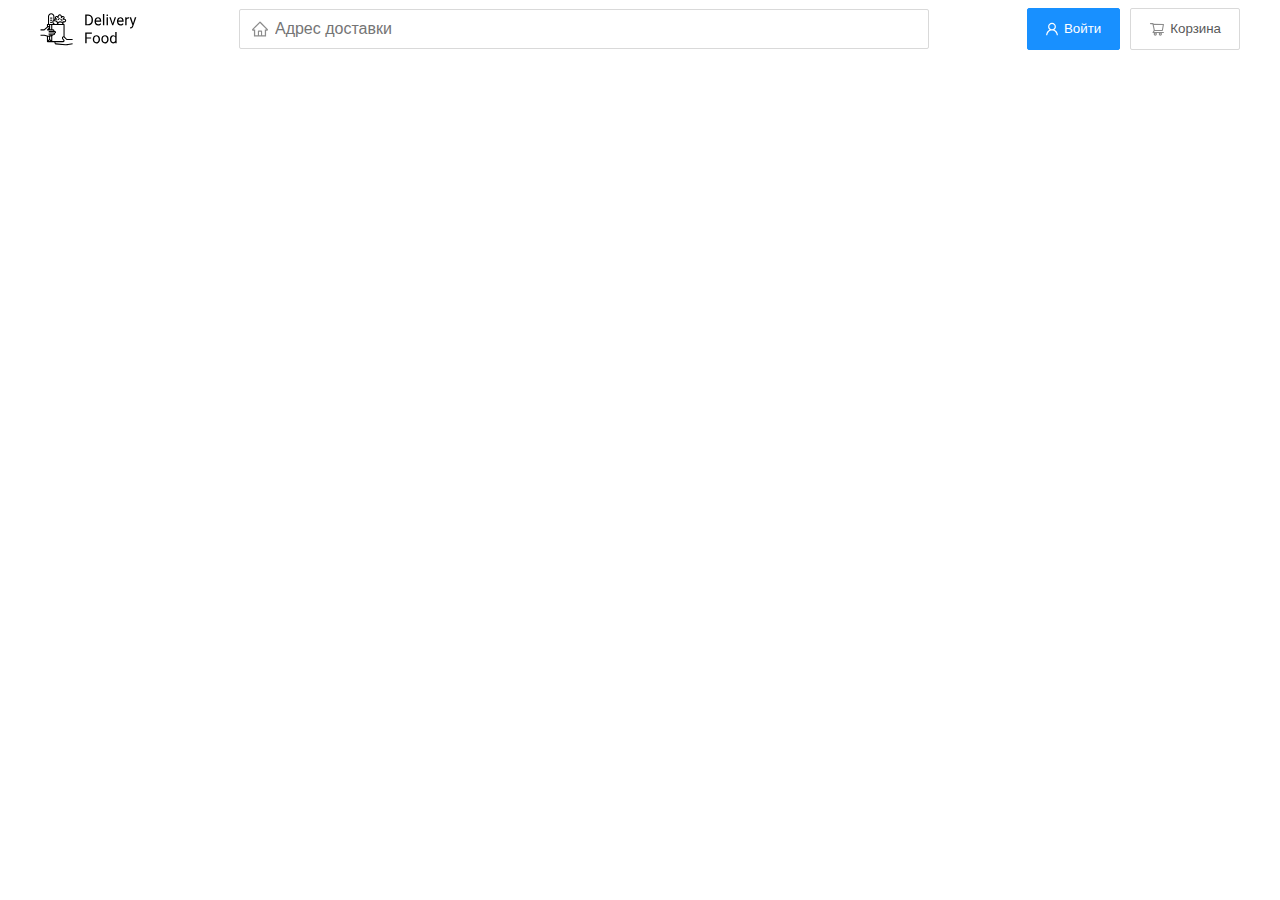
==== index.html @ 559d2e8c "master" ====
<DOCTYPE html>
<html lang="en">
<head>
    <meta charset="UTF-8">
    <meta name="viewport" content="width=device-width, initial-scale=1.0">
    <title>Delivry food - доставка еды на дом</title>
    <link rel="stylesheet" href="css/style.css">
</head>
<body>
    <div class="container">
        <!-- Шапка -->
        <header class="header">
        <img src="img\logo.svg" alt="Logo" class="logo" />
        <input type="text" class="input search-input" placeholder="Адрес доставки "/>
        <div class="buttons">
            <button class="button button-primary">
                <img src="img/icon container.svg" alt="user" class="button-icon">
                <span class="button-text">Войти</span>
            </button>
            <button class="button">
                <img src="img/icon container2.svg" alt="user" class="button-icon">
                <span class="buttob-text">Корзина</span>
            </button>
        </div>
        </header>
    </div>
</body>
</html>
---- css/style.css ----
*{
    box-sizing: border-box;
}
.container{
    max-width: 1200px;
    margin: auto;
}
.header{
    display: flex;
    align-items: center;
    justify-content: space-between;
}
.search-input{
    background: #FFFFFF;
    border: 1px solid #D9D9D9;
    border-radius: 2px;
    height: 40px;
    width: 690px;
    font-size: 16px;
    line-height: 24px;
    background-image: url(../img/home.svg);
    background-repeat: no-repeat;
    background-position: left 11px center;
    padding-left: 35px;
}
.buttons{
    display: flex;
    align-items: center;

}
.button{
    display: flex;
    align-items: center;
    padding: 8px 18px;
    background: #FFFFFF;
    border: 1px solid #D9D9D9;
    box-sizing: border-box;
    box-shadow: 0px 0px 2px rgba(0, 0, 0, 0.0015);
    border-radius: 2px;
    color: #595959;
    line-height: 24px;
}
.button-primary{
    background: #1890FF;
    border: 1px solid #1890ff;
    color: #ffffff;
    margin-right: 10px;
}
.button-icon{
    margin-right: 6px;
}
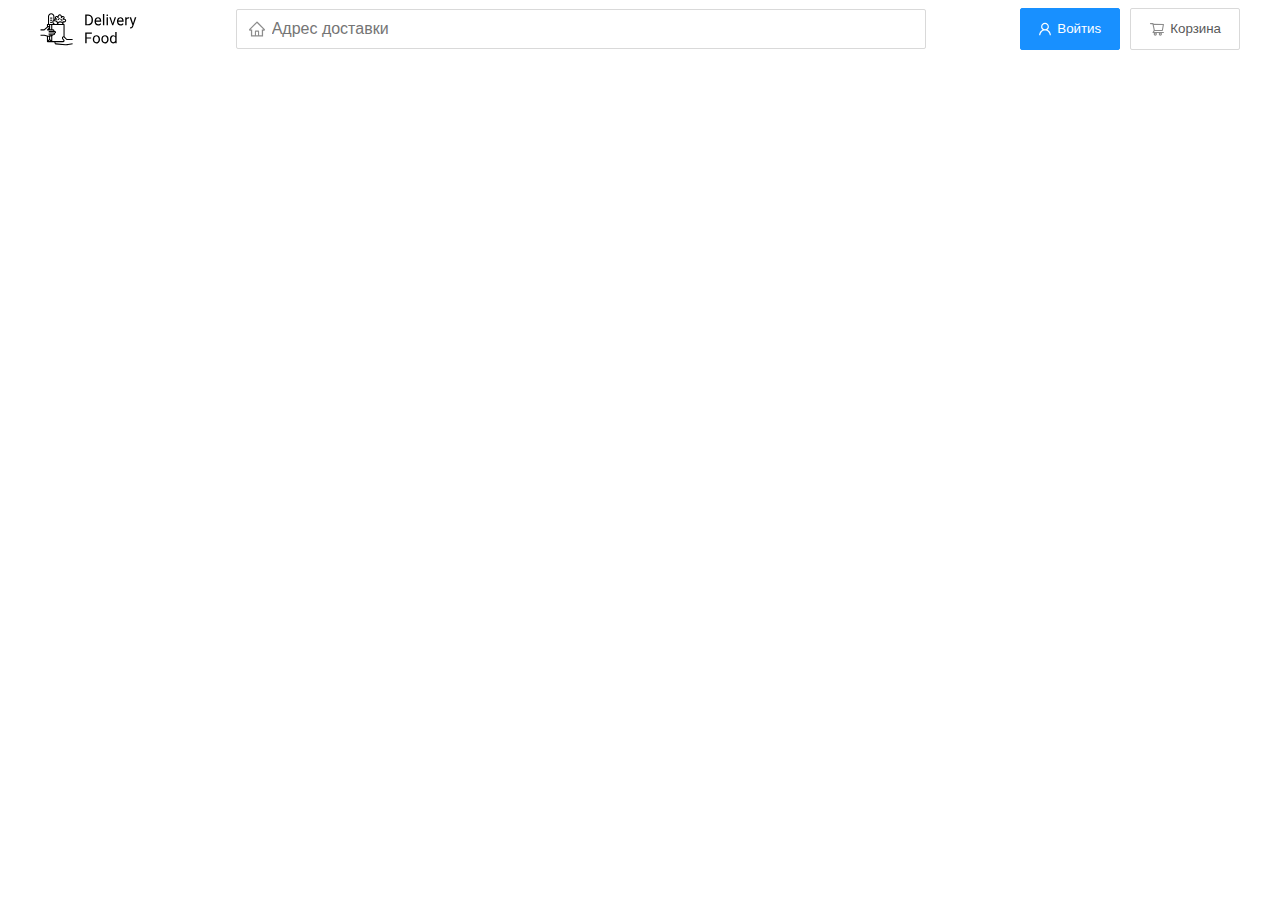
==== commit 15081ee5: "master" ====
--- a/index.html
+++ b/index.html
@@ -15,7 +15,7 @@
         <div class="buttons">
             <button class="button button-primary">
                 <img src="img/icon container.svg" alt="user" class="button-icon">
-                <span class="button-text">Войти</span>
+                <span class="button-text">Войтиs</span>
             </button>
             <button class="button">
                 <img src="img/icon container2.svg" alt="user" class="button-icon">
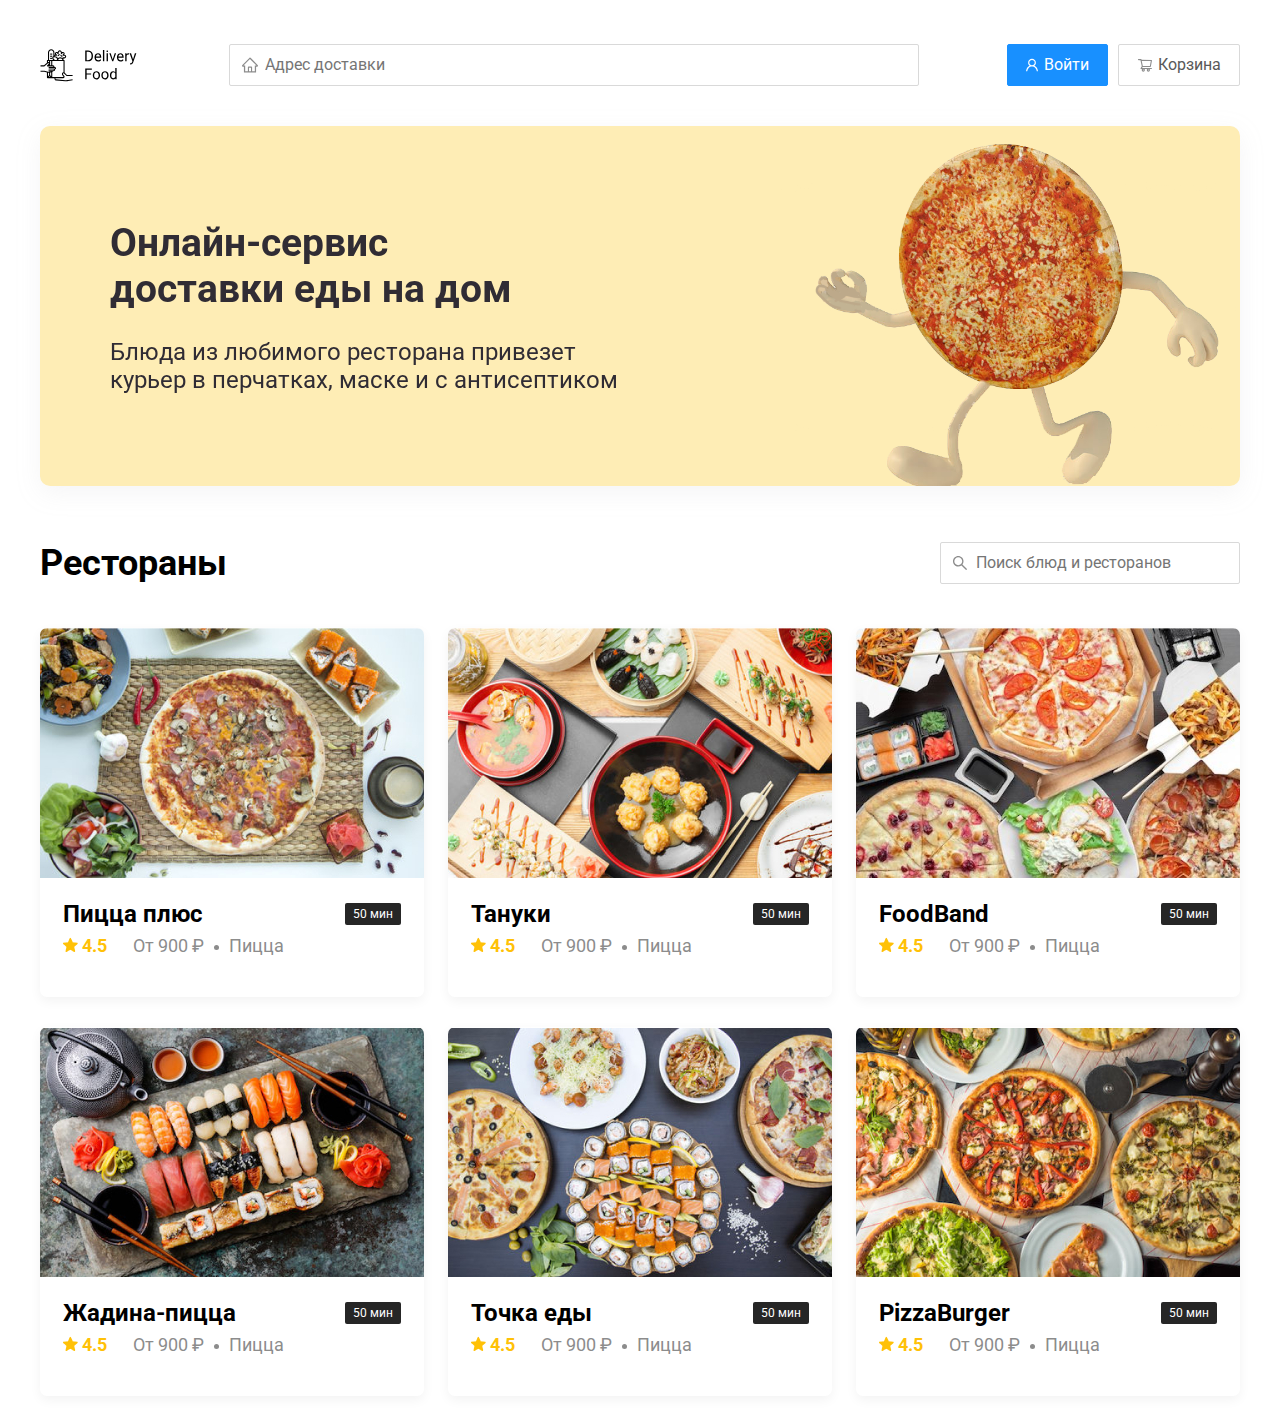
==== commit 06349850: "master" ====
--- a/index.html
+++ b/index.html
@@ -4,18 +4,24 @@
     <meta charset="UTF-8">
     <meta name="viewport" content="width=device-width, initial-scale=1.0">
     <title>Delivry food - доставка еды на дом</title>
+
+    <link rel="preconnect" href="https://fonts.googleapis.com">
+    <link rel="preconnect" href="https://fonts.gstatic.com" crossorigin>
+    <link href="https://fonts.googleapis.com/css2?family=Roboto:wght@400;700&display=swap" rel="stylesheet">
     <link rel="stylesheet" href="css/style.css">
+    <link rel="stylesheet" href="css\normalize.css">
 </head>
 <body>
     <div class="container">
+
         <!-- Шапка -->
         <header class="header">
         <img src="img\logo.svg" alt="Logo" class="logo" />
-        <input type="text" class="input search-input" placeholder="Адрес доставки "/>
+        <input type="text" class="input input-address" placeholder="Адрес доставки "/>
         <div class="buttons">
             <button class="button button-primary">
                 <img src="img/icon container.svg" alt="user" class="button-icon">
-                <span class="button-text">Войтиs</span>
+                <span class="button-text">Войти</span>
             </button>
             <button class="button">
                 <img src="img/icon container2.svg" alt="user" class="button-icon">
@@ -23,6 +29,144 @@
             </button>
         </div>
         </header>
+
+        <section class="promo">
+            <h1 class="promo-title">Онлайн-сервис<br/>доставки еды на дом</h1>
+            <p class="promo-text">
+                Блюда из любимого ресторана привезет курьер в перчатках, маске и с антисептиком
+            </p>
+        </section>
+
+        <section class="rastaurants">
+            <div class="section-heading">
+                <h2 class="section-title">Рестораны</h2>
+                <input type="text" class="input input-search" placeholder="Поиск блюд и ресторанов">
+            </div>
+            <div class="cards">
+
+                <div class="card">
+                    <img src="img/card1.jpg" alt="card" class="card-image"/>
+                    <div class="card-text">
+
+                        <div class="card-heading">
+                            <h3 class="card-title">Пицца плюс</h3>
+                            <span class="card-tag tag">50 мин</span>
+                        </div>
+
+                        <div class="card-info">
+                            <div class="rating">
+                                <img src="img/star.png" alt="star" class="rating-star"> 4.5
+                            </div>
+                            <div class="price">От 900 ₽</div>
+                            <div class="category">Пицца</div>
+                        </div>
+
+                    </div>
+                </div>
+
+                <div class="card">
+                    <img src="img/card2.jpg" alt="card" class="card-image"/>
+                    <div class="card-text">
+
+                        <div class="card-heading">
+                            <h3 class="card-title">Тануки</h3>
+                            <span class="card-tag tag">50 мин</span>
+                        </div>
+
+                        <div class="card-info">
+                            <div class="rating">
+                                <img src="img/star.png" alt="star" class="rating-star">
+                                4.5
+                            </div>
+                            <div class="price">От 900 ₽</div>
+                            <div class="category">Пицца</div>
+                        </div>
+
+                    </div>
+                </div>
+
+                <div class="card">
+                    <img src="img/card3.jpg" alt="card" class="card-image"/>
+                    <div class="card-text">
+
+                        <div class="card-heading">
+                            <h3 class="card-title">FoodBand</h3>
+                            <span class="card-tag tag">50 мин</span>
+                        </div>
+
+                        <div class="card-info">
+                            <div class="rating">
+                                <img src="img/star.png" alt="star" class="rating-star"> 4.5
+                            </div>
+                            <div class="price">От 900 ₽</div>
+                            <div class="category">Пицца</div>
+                        </div>
+
+                    </div>
+                </div>
+
+                <div class="card">
+                    <img src="img/card4.jpg" alt="card" class="card-image"/>
+                    <div class="card-text">
+
+                        <div class="card-heading">
+                            <h3 class="card-title">Жадина-пицца</h3>
+                            <span class="card-tag tag">50 мин</span>
+                        </div>
+
+                        <div class="card-info">
+                            <div class="rating">
+                                <img src="img/star.png" alt="star" class="rating-star"> 4.5
+                            </div>
+                            <div class="price">От 900 ₽</div>
+                            <div class="category">Пицца</div>
+                        </div>
+
+                    </div>
+                </div>
+
+                <div class="card">
+                    <img src="img/card5.jpg" alt="card" class="card-image"/>
+                    <div class="card-text">
+
+                        <div class="card-heading">
+                            <h3 class="card-title">Точка еды</h3>
+                            <span class="card-tag tag">50 мин</span>
+                        </div>
+
+                        <div class="card-info">
+                            <div class="rating">
+                                <img src="img/star.png" alt="star" class="rating-star"> 4.5
+                            </div>
+                            <div class="price">От 900 ₽</div>
+                            <div class="category">Пицца</div>
+                        </div>
+
+                    </div>
+                </div>
+
+                <div class="card">
+                    <img src="img/card6.jpg" alt="card" class="card-image"/>
+                    <div class="card-text">
+
+                        <div class="card-heading">
+                            <h3 class="card-title">PizzaBurger</h3>
+                            <span class="card-tag tag">50 мин</span>
+                        </div>
+
+                        <div class="card-info">
+                            <div class="rating">
+                                <img src="img/star.png" alt="star" class="rating-star"> 4.5
+                            </div>
+                            <div class="price">От 900 ₽</div>
+                            <div class="category">Пицца</div>
+                        </div>
+
+                    </div>
+                </div>
+
+            </div>
+        </section>
     </div>
 </body>
 </html>--- a/css/style.css
+++ b/css/style.css
@@ -1,27 +1,38 @@
 *{
     box-sizing: border-box;
+}
+body{
+    font-family: 'Roboto', sans-serif;
+    padding-top: 44px;
 }
 .container{
     max-width: 1200px;
     margin: auto;
 }
 .header{
+    margin-bottom: 40px;
     display: flex;
     align-items: center;
     justify-content: space-between;
 }
-.search-input{
+.input{
     background: #FFFFFF;
     border: 1px solid #D9D9D9;
     border-radius: 2px;
-    height: 40px;
-    width: 690px;
     font-size: 16px;
     line-height: 24px;
-    background-image: url(../img/home.svg);
+    padding: 8px;
+    padding-left: 35px;
     background-repeat: no-repeat;
     background-position: left 11px center;
-    padding-left: 35px;
+}
+.input-address{
+    width: 690px;
+    background-image: url(../img/home.svg);
+}
+.input-search{
+    width: 300px;
+    background-image: url(../img/search.svg);
 }
 .buttons{
     display: flex;
@@ -48,4 +59,118 @@
 }
 .button-icon{
     margin-right: 6px;
+}
+.promo{
+    filter: drop-shadow(0px 7px 12px rgba(158, 158, 163, 0.1));
+    background: #FEEDB5 url(../img/promo-image.png) no-repeat top -18px right -132px/ 604px;
+    border-radius: 10px;
+    padding: 68px 70px;
+    margin-bottom: 56px;
+}
+.promo-title{
+    font-style: normal;
+    font-weight: bold;
+    font-size: 39px;
+    line-height: 46px;
+    color: #302C34;
+}
+.promo-text{
+    max-width: 538px;
+    font-style: normal;
+    font-weight: normal;
+    font-size: 24px;
+    line-height: 28px;
+    color: #302C34;
+}
+.section-heading{
+    display: flex;
+    align-items: center;
+    justify-content: space-between;
+    margin-bottom: 44px;
+}
+.section-title{
+    font-style: normal;
+    font-weight: bold;
+    font-size: 36px;
+    line-height: 42px;
+    color: #000000;
+    margin: 0;
+}
+.cards{
+    display: flex;
+    align-items: flex-start;
+    justify-content: space-between;
+    flex-wrap: wrap;
+}
+.card{
+    background:#ffffff;
+    box-shadow: 0px 4px 12px rgba(0, 0, 0, 0.05);
+    border-radius: 7px;
+    overflow: hidden;
+    margin-bottom: 30px;
+}
+.card-image{
+    width: 384px;
+    height: 250px;
+    object-fit: cover;
+}
+.card-text{
+    padding-top: 20px;
+    padding-bottom: 35px;
+    padding-left: 23px;
+    padding-right: 23px;
+}
+.card-heading{
+    display: flex;
+    align-items: center;
+    justify-content: space-between;
+}
+.card-title{
+    margin: 0;
+    font-style: normal;
+    font-weight: bold;
+    font-size: 24px;
+    line-height: 32px;
+}
+.card-tag{
+    font-style: normal;
+    font-weight: normal;
+    font-size: 12px;
+    line-height: 20px;
+    color:#ffffff;
+    background: #262626;
+    border-radius: 2px;
+    padding: 1px 8px;
+}
+.card-info{
+    display: flex;
+    align-items: center;
+}
+.rating{
+    margin-right: 26px;
+    font-style: normal;
+    font-weight: bold;
+    font-size: 18px;
+    line-height: 32px;
+    color: #FFC107;
+}
+.price, .category{
+    font-style: normal;
+    font-weight: normal;
+    font-size: 18px;
+    line-height: 32px;
+    color:#8C8C8C;
+}
+.price{
+    margin-right: 10px;
+}
+.price::after{
+    content: "";
+    width: 5px;
+    height: 5px;
+    background-color: #8c8c8c;
+    display: inline-block;
+    vertical-align: middle;
+    border-radius: 50%;
+    margin-left: 10px;
 }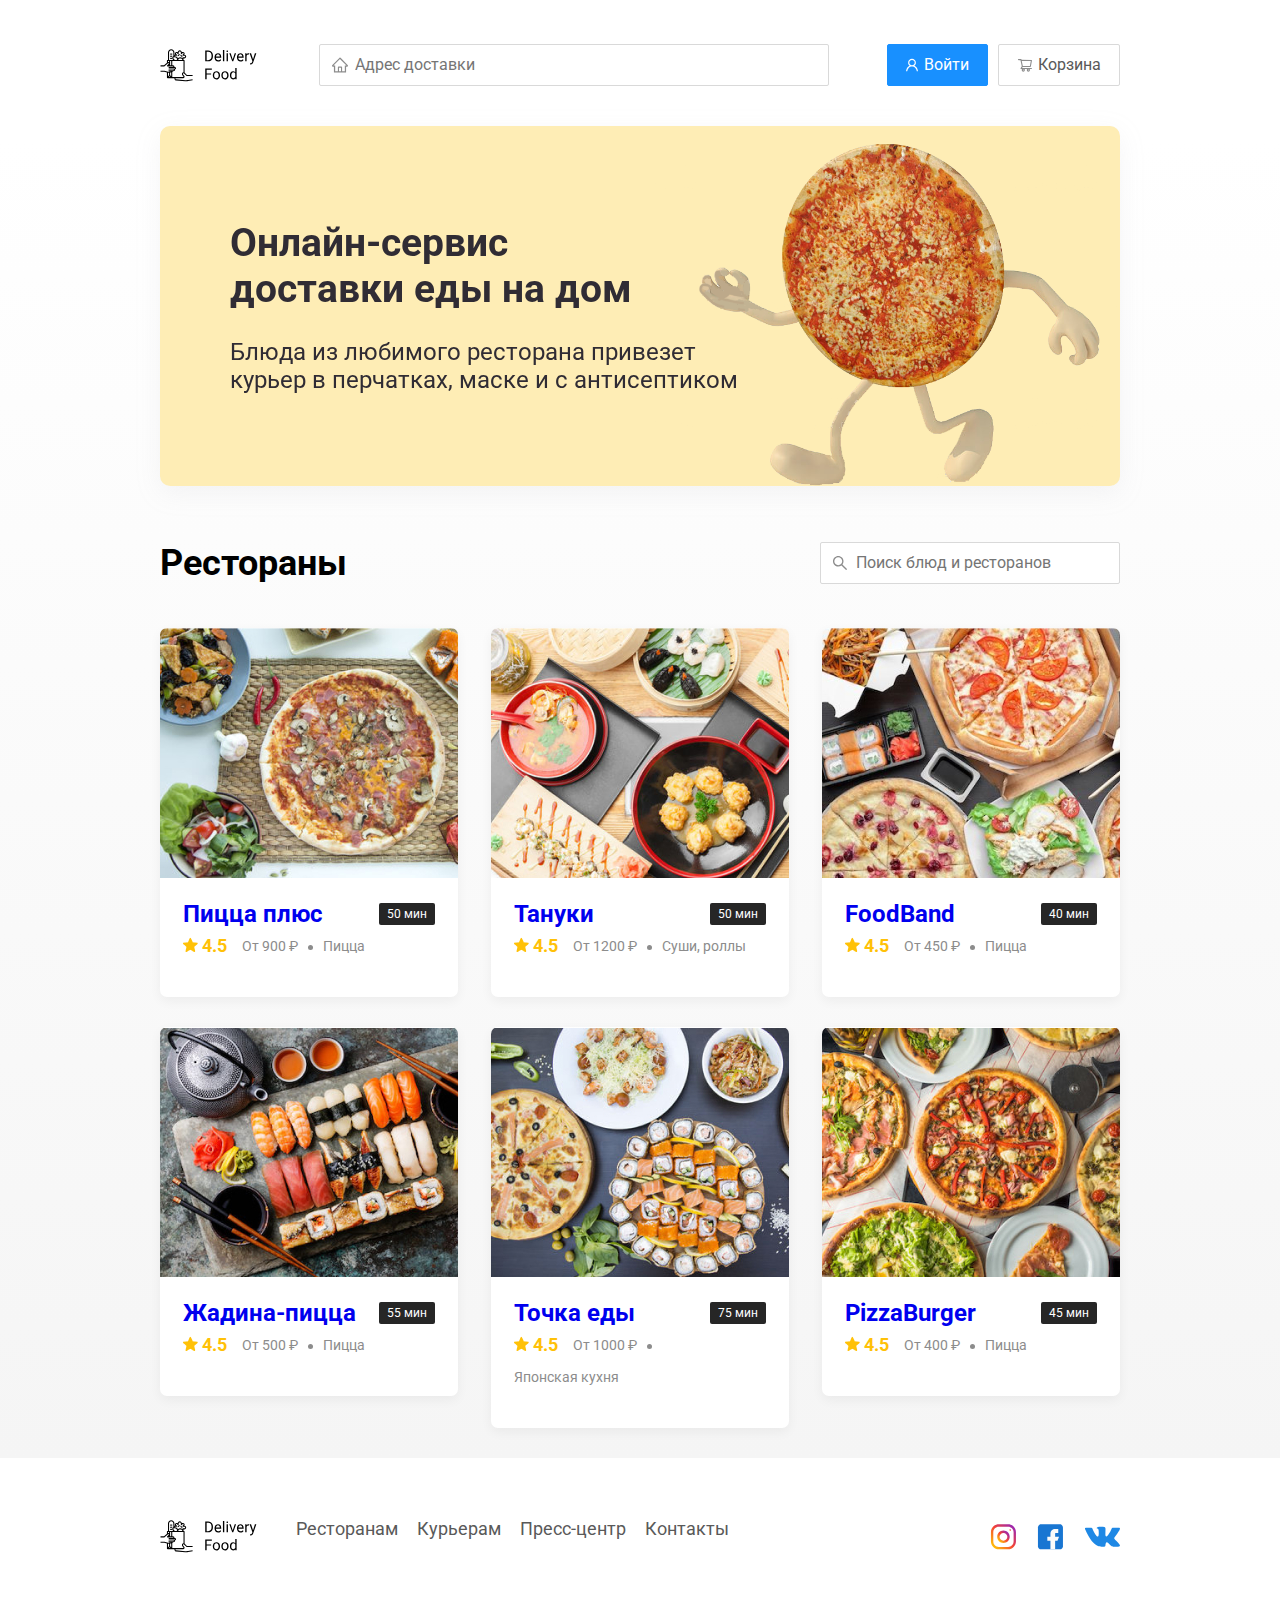
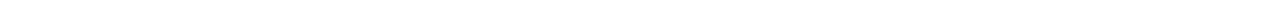
==== commit ec5a571c: "master" ====
--- a/index.html
+++ b/index.html
@@ -16,7 +16,7 @@
 
         <!-- Шапка -->
         <header class="header">
-        <img src="img\logo.svg" alt="Logo" class="logo" />
+        <a href="index.html"><img src="img\logo.svg" alt="Logo" class="logo"/> </a>
         <input type="text" class="input input-address" placeholder="Адрес доставки "/>
         <div class="buttons">
             <button class="button button-primary">
@@ -25,148 +25,171 @@
             </button>
             <button class="button">
                 <img src="img/icon container2.svg" alt="user" class="button-icon">
-                <span class="buttob-text">Корзина</span>
+                <span class="button-text">Корзина</span>
             </button>
         </div>
         </header>
+    </div>
 
-        <section class="promo">
-            <h1 class="promo-title">Онлайн-сервис<br/>доставки еды на дом</h1>
-            <p class="promo-text">
-                Блюда из любимого ресторана привезет курьер в перчатках, маске и с антисептиком
-            </p>
-        </section>
+    <main class="main">
+        <div class="container">
+            <section class="promo">
+                <h1 class="promo-title">Онлайн-сервис<br/>доставки еды на дом</h1>
+                <p class="promo-text">
+                    Блюда из любимого ресторана привезет курьер в перчатках, маске и с антисептиком
+                </p>
+            </section>
+    
+            <section class="rastaurants">
+                <div class="section-heading">
+                    <h2 class="section-title">Рестораны</h2>
+                    <input type="text" class="input input-search" placeholder="Поиск блюд и ресторанов">
+                </div>
+                <div class="cards">
+    
+                    <a href="restaurant.html" class="card">
+                        <img src="img/card1.jpg" alt="card" class="card-image"/>
+                        <div class="card-text">
+    
+                            <div class="card-heading">
+                                <h3 class="card-title">Пицца плюс</h3>
+                                <span class="card-tag tag">50 мин</span>
+                            </div>
+    
+                            <div class="card-info">
+                                <div class="rating">
+                                    <img src="img/star.png" alt="star" class="rating-star"> 4.5
+                                </div>
+                                <div class="price">От 900 ₽</div>
+                                <div class="category">Пицца</div>
+                            </div>
+    
+                        </div>
+                    </a>
+    
+                    <a href="restaurant.html" class="card">
+                        <img src="img/card2.jpg" alt="card" class="card-image"/>
+                        <div class="card-text">
+    
+                            <div class="card-heading">
+                                <h3 class="card-title">Тануки</h3>
+                                <span class="card-tag tag">50 мин</span>
+                            </div>
+    
+                            <div class="card-info">
+                                <div class="rating">
+                                    <img src="img/star.png" alt="star" class="rating-star">
+                                    4.5
+                                </div>
+                                <div class="price">От 1200 ₽</div>
+                                <div class="category">Суши, роллы</div>
+                            </div>
+    
+                        </div>
+                    </a>
+    
+                    <a href="restaurant.html" class="card">
+                        <img src="img/card3.jpg" alt="card" class="card-image"/>
+                        <div class="card-text">
+    
+                            <div class="card-heading">
+                                <h3 class="card-title">FoodBand</h3>
+                                <span class="card-tag tag">40 мин</span>
+                            </div>
+    
+                            <div class="card-info">
+                                <div class="rating">
+                                    <img src="img/star.png" alt="star" class="rating-star"> 4.5
+                                </div>
+                                <div class="price">От 450 ₽</div>
+                                <div class="category">Пицца</div>
+                            </div>
+    
+                        </div>
+                    </a>
+    
+                    <a href="restaurant.html" class="card">
+                        <img src="img/card4.jpg" alt="card" class="card-image"/>
+                        <div class="card-text">
+    
+                            <div class="card-heading">
+                                <h3 class="card-title">Жадина-пицца</h3>
+                                <span class="card-tag tag">55 мин</span>
+                            </div>
+    
+                            <div class="card-info">
+                                <div class="rating">
+                                    <img src="img/star.png" alt="star" class="rating-star"> 4.5
+                                </div>
+                                <div class="price">От 500 ₽</div>
+                                <div class="category">Пицца</div>
+                            </div>
+    
+                        </div>
+                    </a>
+    
+                    <a href="restaurant.html" class="card">
+                        <img src="img/card5.jpg" alt="card" class="card-image"/>
+                        <div class="card-text">
+    
+                            <div class="card-heading">
+                                <h3 class="card-title">Точка еды</h3>
+                                <span class="card-tag tag">75 мин</span>
+                            </div>
+    
+                            <div class="card-info">
+                                <div class="rating">
+                                    <img src="img/star.png" alt="star" class="rating-star"> 4.5
+                                </div>
+                                <div class="price">От 1000 ₽</div>
+                                <div class="category">Японская кухня</div>
+                            </div>
+    
+                        </div>
+                    </a>
+    
+                    <a href="restaurant.html" class="card">
+                        <img src="img/card6.jpg" alt="card" class="card-image"/>
+                        <div class="card-text">
+    
+                            <div class="card-heading">
+                                <h3 class="card-title">PizzaBurger</h3>
+                                <span class="card-tag tag">45 мин</span>
+                            </div>
+    
+                            <div class="card-info">
+                                <div class="rating">
+                                    <img src="img/star.png" alt="star" class="rating-star"> 4.5
+                                </div>
+                                <div class="price">От 400 ₽</div>
+                                <div class="category">Пицца</div>
+                            </div>
+    
+                        </div>
+                    </a>
+    
+                </div>
+            </section>
+        </div>
+    </main>
 
-        <section class="rastaurants">
-            <div class="section-heading">
-                <h2 class="section-title">Рестораны</h2>
-                <input type="text" class="input input-search" placeholder="Поиск блюд и ресторанов">
+    <footer class="footer">
+        <div class="container">
+            <div class="footer-block">
+                <a href="index.html"><img src="img/logo.svg" alt="logo" class="logo footer-logo"></a>
+                <nav class="footer-nav">
+                    <a href="#" class="footer-link">Ресторанам</a>
+                    <a href="#" class="footer-link">Курьерам</a>
+                    <a href="#" class="footer-link">Пресс-центр</a>
+                    <a href="#" class="footer-link">Контакты</a>
+                </nav>
+                <div class="social-links">
+                    <a href="#" class="social-link"><img src="img/instagram.svg" alt="instagram"></a>
+                    <a href="#" class="social-link"><img src="img/facebook.svg" alt="facebook"></a>
+                    <a href="#" class="social-link"><img src="img/vk.svg" alt="vk"></a>
+                </div>
             </div>
-            <div class="cards">
-
-                <div class="card">
-                    <img src="img/card1.jpg" alt="card" class="card-image"/>
-                    <div class="card-text">
-
-                        <div class="card-heading">
-                            <h3 class="card-title">Пицца плюс</h3>
-                            <span class="card-tag tag">50 мин</span>
-                        </div>
-
-                        <div class="card-info">
-                            <div class="rating">
-                                <img src="img/star.png" alt="star" class="rating-star"> 4.5
-                            </div>
-                            <div class="price">От 900 ₽</div>
-                            <div class="category">Пицца</div>
-                        </div>
-
-                    </div>
-                </div>
-
-                <div class="card">
-                    <img src="img/card2.jpg" alt="card" class="card-image"/>
-                    <div class="card-text">
-
-                        <div class="card-heading">
-                            <h3 class="card-title">Тануки</h3>
-                            <span class="card-tag tag">50 мин</span>
-                        </div>
-
-                        <div class="card-info">
-                            <div class="rating">
-                                <img src="img/star.png" alt="star" class="rating-star">
-                                4.5
-                            </div>
-                            <div class="price">От 900 ₽</div>
-                            <div class="category">Пицца</div>
-                        </div>
-
-                    </div>
-                </div>
-
-                <div class="card">
-                    <img src="img/card3.jpg" alt="card" class="card-image"/>
-                    <div class="card-text">
-
-                        <div class="card-heading">
-                            <h3 class="card-title">FoodBand</h3>
-                            <span class="card-tag tag">50 мин</span>
-                        </div>
-
-                        <div class="card-info">
-                            <div class="rating">
-                                <img src="img/star.png" alt="star" class="rating-star"> 4.5
-                            </div>
-                            <div class="price">От 900 ₽</div>
-                            <div class="category">Пицца</div>
-                        </div>
-
-                    </div>
-                </div>
-
-                <div class="card">
-                    <img src="img/card4.jpg" alt="card" class="card-image"/>
-                    <div class="card-text">
-
-                        <div class="card-heading">
-                            <h3 class="card-title">Жадина-пицца</h3>
-                            <span class="card-tag tag">50 мин</span>
-                        </div>
-
-                        <div class="card-info">
-                            <div class="rating">
-                                <img src="img/star.png" alt="star" class="rating-star"> 4.5
-                            </div>
-                            <div class="price">От 900 ₽</div>
-                            <div class="category">Пицца</div>
-                        </div>
-
-                    </div>
-                </div>
-
-                <div class="card">
-                    <img src="img/card5.jpg" alt="card" class="card-image"/>
-                    <div class="card-text">
-
-                        <div class="card-heading">
-                            <h3 class="card-title">Точка еды</h3>
-                            <span class="card-tag tag">50 мин</span>
-                        </div>
-
-                        <div class="card-info">
-                            <div class="rating">
-                                <img src="img/star.png" alt="star" class="rating-star"> 4.5
-                            </div>
-                            <div class="price">От 900 ₽</div>
-                            <div class="category">Пицца</div>
-                        </div>
-
-                    </div>
-                </div>
-
-                <div class="card">
-                    <img src="img/card6.jpg" alt="card" class="card-image"/>
-                    <div class="card-text">
-
-                        <div class="card-heading">
-                            <h3 class="card-title">PizzaBurger</h3>
-                            <span class="card-tag tag">50 мин</span>
-                        </div>
-
-                        <div class="card-info">
-                            <div class="rating">
-                                <img src="img/star.png" alt="star" class="rating-star"> 4.5
-                            </div>
-                            <div class="price">От 900 ₽</div>
-                            <div class="category">Пицца</div>
-                        </div>
-
-                    </div>
-                </div>
-
-            </div>
-        </section>
-    </div>
+        </div>
+    </footer>
 </body>
 </html>--- a/css/style.css
+++ b/css/style.css
@@ -27,10 +27,11 @@
     background-position: left 11px center;
 }
 .input-address{
-    width: 690px;
+    flex: 0.8;
     background-image: url(../img/home.svg);
 }
 .input-search{
+    margin-left: auto;
     width: 300px;
     background-image: url(../img/search.svg);
 }
@@ -60,6 +61,9 @@
 .button-icon{
     margin-right: 6px;
 }
+.button-card-text{
+    margin-right: 10px;
+}
 .promo{
     filter: drop-shadow(0px 7px 12px rgba(158, 158, 163, 0.1));
     background: #FEEDB5 url(../img/promo-image.png) no-repeat top -18px right -132px/ 604px;
@@ -95,6 +99,7 @@
     line-height: 42px;
     color: #000000;
     margin: 0;
+    margin-right: 30px;
 }
 .cards{
     display: flex;
@@ -108,6 +113,11 @@
     border-radius: 7px;
     overflow: hidden;
     margin-bottom: 30px;
+    flex-basis: 31%;
+    text-decoration: none;
+}
+.card2{
+    min-height: 510px;
 }
 .card-image{
     width: 384px;
@@ -131,6 +141,9 @@
     font-weight: bold;
     font-size: 24px;
     line-height: 32px;
+}
+.card-title-reg{
+    font-weight: 400;
 }
 .card-tag{
     font-style: normal;
@@ -145,6 +158,18 @@
 .card-info{
     display: flex;
     align-items: center;
+    flex-wrap: wrap;
+}
+.card-buttons{
+    display: flex;
+    align-items: center;
+    margin-top: 24px;    
+}
+.card-price-bold{
+    font-weight: bold;
+    font-size: 20px;
+    line-height: 32px;
+    margin-left: 32px;
 }
 .rating{
     margin-right: 26px;
@@ -163,6 +188,15 @@
 }
 .price{
     margin-right: 10px;
+}
+.ingredients{
+    margin-top: 10px;
+    color:#8c8c8c;
+    font-size: 18px;
+    line-height: 21px;
+}
+.ingredients2{
+    min-height: 70px;
 }
 .price::after{
     content: "";
@@ -173,4 +207,180 @@
     vertical-align: middle;
     border-radius: 50%;
     margin-left: 10px;
+}
+.category{
+    text-overflow: ellipsis;
+    overflow: hidden;
+    white-space: nowrap;
+    max-width: 150px;
+}
+.main{
+    background: linear-gradient(180deg, rgba(245, 245, 245, 0) 1.04%, #F5F5F5 100%);
+}
+.footer{
+    padding: 60px 0;
+}
+.footer-block{
+    display: flex;
+    align-content: space-between;
+    justify-content: space-between;
+}
+.footer-nav{
+    margin-left: 35px;
+    margin-right: auto;
+}
+.footer-link {
+    display: inline-block;
+    color:#595959;
+    text-decoration: none;
+    font-style: normal;
+    font-weight: normal;
+    font-size: 18px;
+    line-height: 21px;
+}
+.footer-link:not(:last-child) {
+    margin-right: 15px;
+}
+.social-links{
+    display: flex;
+    align-items: center;
+}
+.social-link:not(:last-child){
+    margin-right: 21px;
+}
+
+@media (max-width: 1366px) {
+    .container{
+        max-width: 960px;    
+    }
+    .promo{
+        background-size: 600px;
+    }
+    .rating{
+        margin-right: 15px;
+    }
+    .category, .price{
+        font-size: 14px;
+    }
+}
+@media (max-width: 992px){
+    .container{
+        max-width: 750px;
+    }
+    .promo{
+        padding: 50px;
+        background-size: 500px;
+        background-position: center right -180px;
+    }
+    .promo-text{
+        font-size: 18px;
+        max-width: 400px;
+    }
+    .card{
+        flex-basis: 49%;
+    }
+    .footer-link{
+        font-size: 16px;
+    }
+}
+@media (max-width: 768px){
+    .container{
+        max-width: 560px;
+    }
+    .card-info{
+        flex-wrap: wrap;
+    }
+    .card .rating{
+        flex-basis: 100%;
+    }
+    .card-title{
+        font-size: 18px;
+    }
+    .promo{
+        background-size: 400px;
+        background-position: bottom right -180px;   
+    }
+    .promo-title{
+        font-size: 24px;
+        line-height: 1.4;
+    }
+    .promo-text{
+        margin-top: 0;
+    }
+    .header{
+        flex-wrap: wrap;
+    }
+    .input-address{
+        order: 5;
+        margin-top: 15px;
+        flex: 1;
+    }
+}
+@media (max-width: 578px){
+    .container{
+        width: 90%;
+    }
+    .promo{
+        background-image: none;
+    }
+    .promo-title{
+        margin-bottom: 10px;
+    }
+    .section-title{
+        font-size: 20px;
+    }
+    .card{
+        flex-basis: 100%;
+    }
+    .card-image{
+        width: 100%;
+    }
+    .footer{
+        padding: 30px 0;
+    }
+    .footer-block{
+        align-items: flex-start;
+    }
+    .footer-nav{
+        margin-left: 0;
+        order: 0;
+    }
+    .footer-logo{
+        margin-right: 30px;
+    }
+}
+
+@media(max-width: 480px){
+    .section-heading{
+        flex-wrap: wrap;
+    }
+    .promo{
+        padding: 20px;
+    }
+    .button-text{
+        display: none;
+    }
+    .button-icon{
+        margin: 0;
+    }
+    .button {
+        max-height: 30px;
+    }
+    .footer-block{
+        flex-wrap: wrap;
+        flex-direction: column;
+        align-items: center;
+    }
+    .footer-logo{
+        order: 0;
+        margin-bottom: 20px;
+    }
+    .footer-nav{
+        margin-bottom: 20px; 
+        text-align: center;
+    }
+    .footer-link:not(:last-child)
+    {
+    margin-right: 0;
+    }
 }